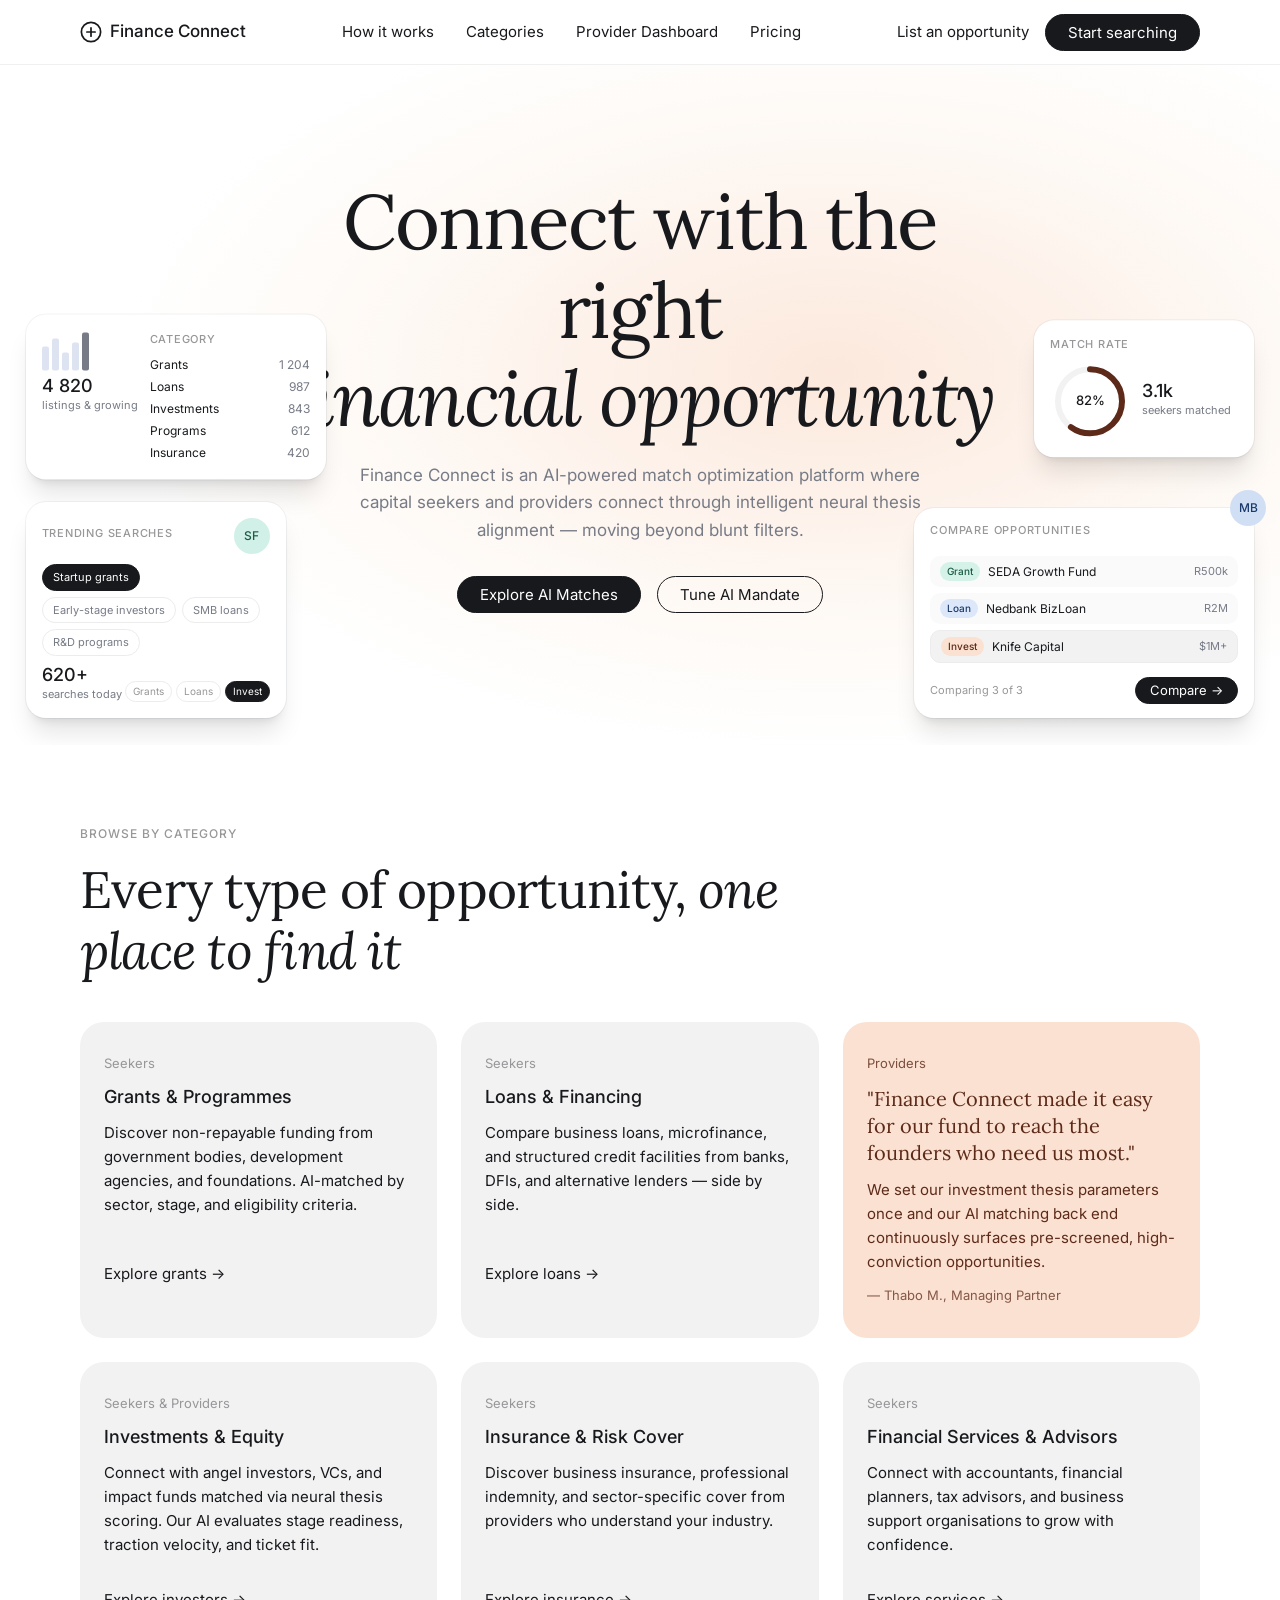
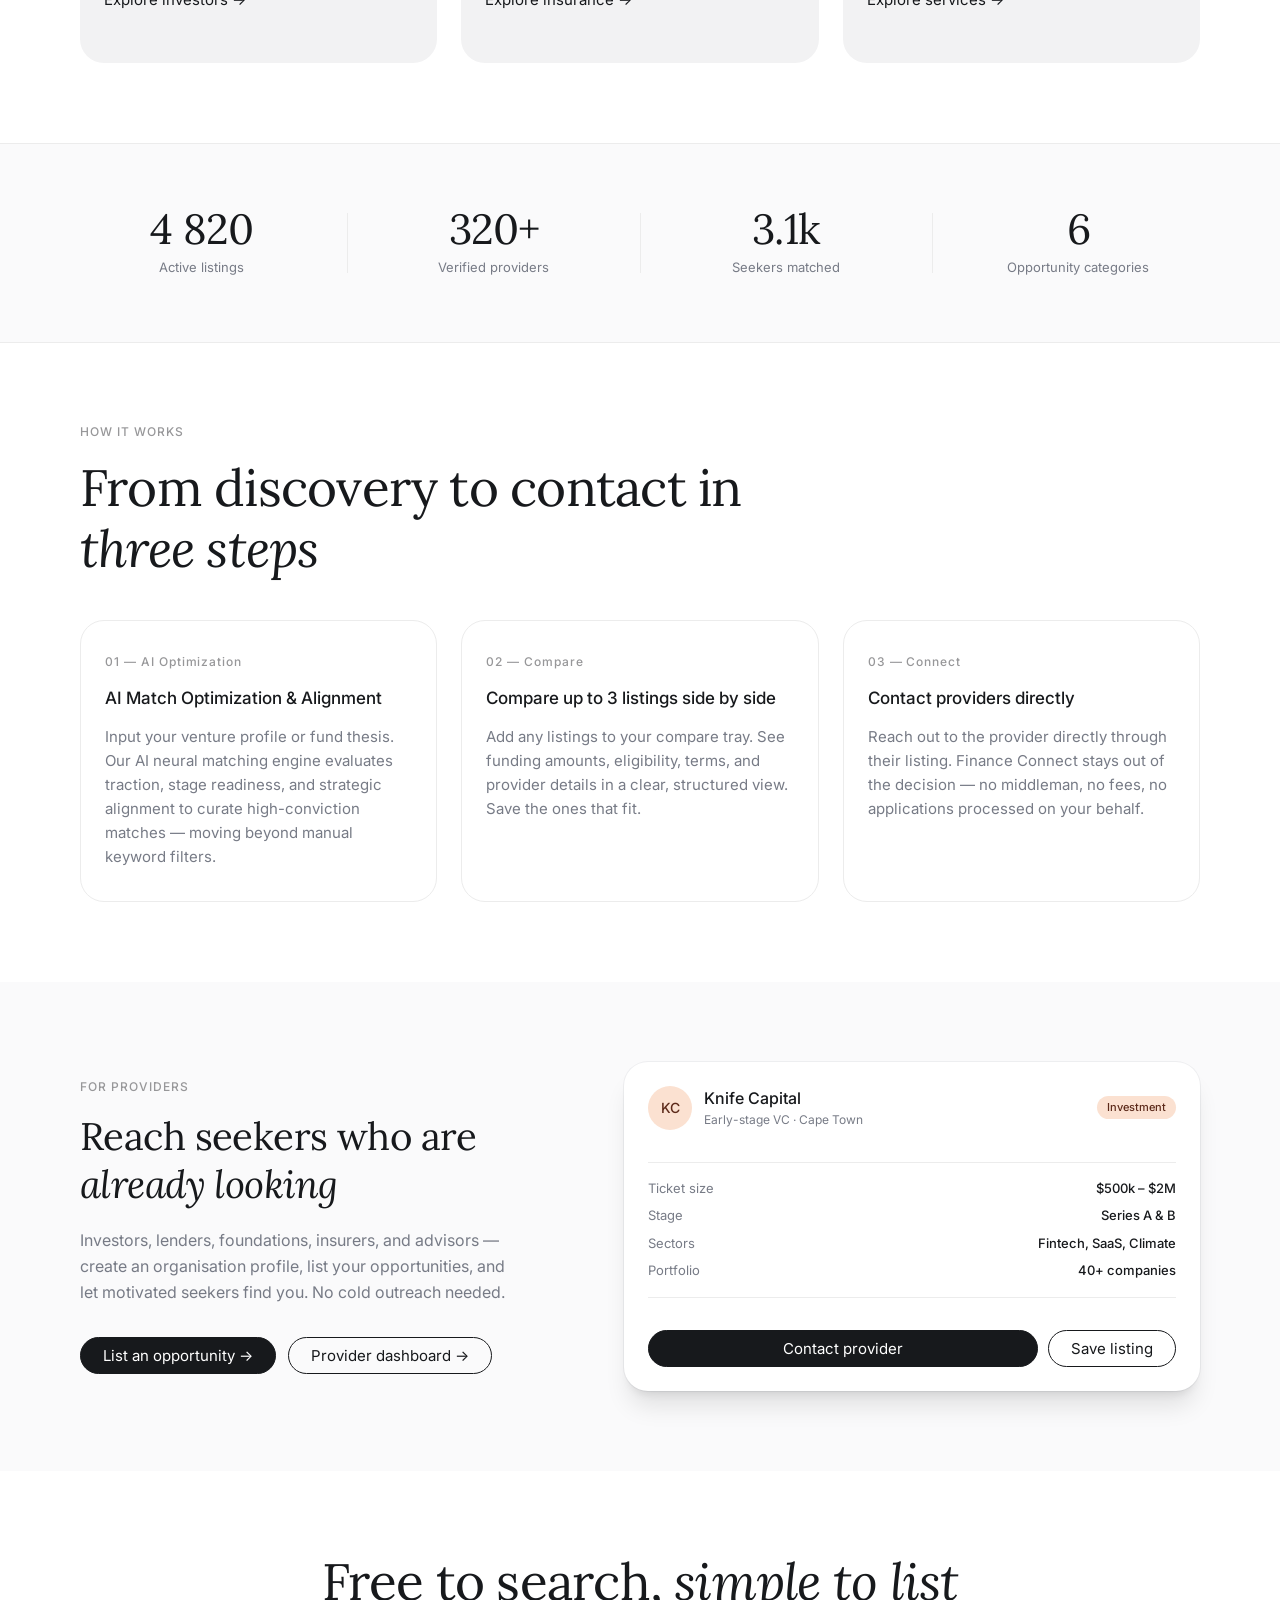
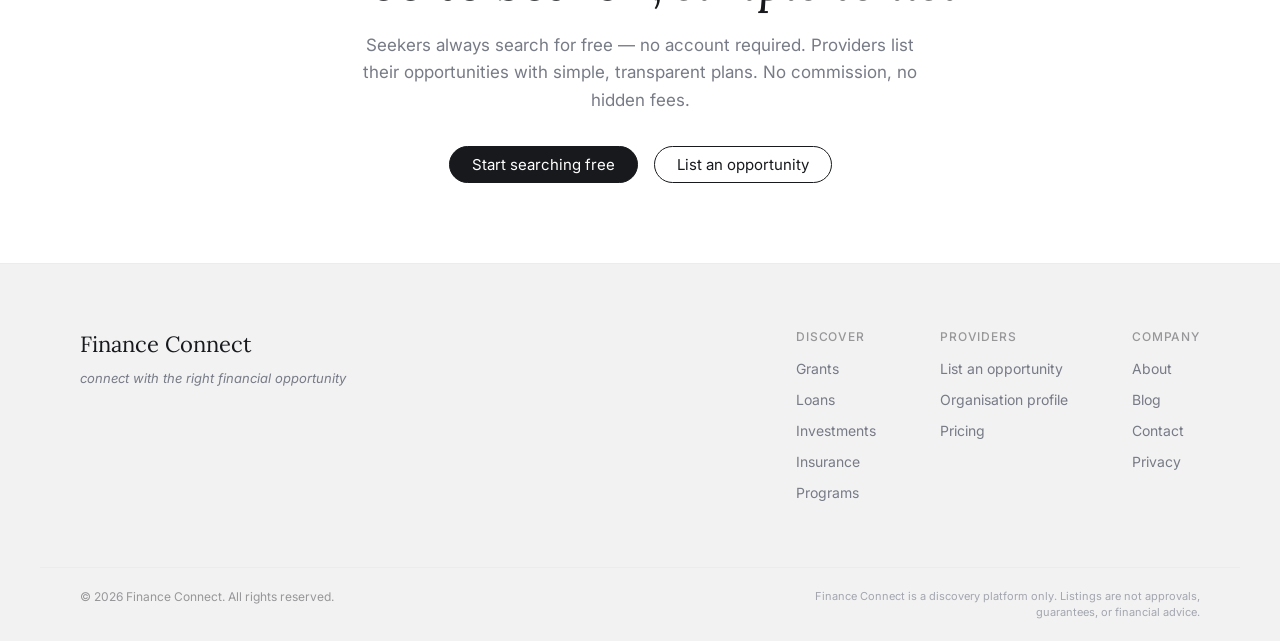
==== index.html @ 10f875cd "Initial commit: Finance Connect AI match optimization platform" ====
<!DOCTYPE html>
<html lang="en">
<head>
  <meta charset="UTF-8" />
  <meta name="viewport" content="width=device-width, initial-scale=1.0" />
  <title>Finance Connect — Connect with the right financial opportunity</title>
  <meta name="description" content="Finance Connect is a two-sided discovery marketplace for financial opportunities. Search grants, loans, investments, insurance, and programs — all in one place." />
  <link rel="preconnect" href="https://fonts.googleapis.com" />
  <link rel="preconnect" href="https://fonts.gstatic.com" crossorigin />
  <link href="https://fonts.googleapis.com/css2?family=Lora:ital,wght@0,400;0,500;1,400;1,500&family=Inter:wght@300;400;500&display=swap" rel="stylesheet" />
  <link rel="stylesheet" href="style.css" />
</head>
<body>

  <!-- NAV -->
  <nav class="nav" id="nav">
    <div class="nav-inner">
      <a href="#" class="nav-logo" aria-label="Finance Connect home">
        <svg width="22" height="22" viewBox="0 0 32 32" fill="none" xmlns="http://www.w3.org/2000/svg">
          <circle cx="16" cy="16" r="14" stroke="currentColor" stroke-width="2.5"/>
          <path d="M10 16h12M16 10v12" stroke="currentColor" stroke-width="2.5" stroke-linecap="round"/>
        </svg>
        Finance Connect
      </a>
      <div class="nav-links">
        <a href="#how-it-works" class="nav-link">How it works</a>
        <a href="#features" class="nav-link">Categories</a>
        <a href="dashboard.html" class="nav-link">Provider Dashboard</a>
        <a href="#pricing-teaser" class="nav-link">Pricing</a>
      </div>
      <div class="nav-ctas">
        <a href="dashboard.html" class="nav-cta-text">List an opportunity</a>
        <a href="#" class="btn btn-filled">Start searching</a>
      </div>
    </div>
  </nav>

  <!-- HERO -->
  <section class="hero" id="hero">
    <div class="hero-bg-blush"></div>

    <!-- Floating card: Category breakdown (left) -->
    <div class="artifact artifact-region" id="artifact-region">
      <div class="artifact-stat-row">
        <div class="artifact-mini-chart">
          <div class="bar-chart">
            <div class="bar" style="height:60%"></div>
            <div class="bar" style="height:80%"></div>
            <div class="bar" style="height:45%"></div>
            <div class="bar" style="height:70%"></div>
            <div class="bar active" style="height:95%"></div>
          </div>
          <div class="artifact-big-num">4 820</div>
          <div class="artifact-delta">listings &amp; growing</div>
        </div>
        <div class="artifact-table-section">
          <div class="artifact-label">Category</div>
          <table class="region-table">
            <tr><td>Grants</td><td>1 204</td></tr>
            <tr><td>Loans</td><td>987</td></tr>
            <tr><td>Investments</td><td>843</td></tr>
            <tr><td>Programs</td><td>612</td></tr>
            <tr><td>Insurance</td><td>420</td></tr>
          </table>
        </div>
      </div>
    </div>

    <!-- Floating card: Match stat (top-right) -->
    <div class="artifact artifact-registrations" id="artifact-registrations">
      <div class="artifact-label">Match rate</div>
      <div class="artifact-reg-body">
        <div class="radial-wrap">
          <svg class="radial-chart" viewBox="0 0 80 80" width="80" height="80">
            <circle cx="40" cy="40" r="32" fill="none" stroke="#f2f2f3" stroke-width="6"/>
            <circle cx="40" cy="40" r="32" fill="none" stroke="#5d2a1a" stroke-width="6"
              stroke-dasharray="150.796" stroke-dashoffset="30"
              stroke-linecap="round" transform="rotate(-90 40 40)"/>
            <text x="40" y="44" text-anchor="middle" font-size="13" font-weight="500" fill="#17191c">82%</text>
          </svg>
        </div>
        <div>
          <div class="artifact-big-num">3.1k</div>
          <div class="artifact-delta">seekers matched</div>
        </div>
      </div>
    </div>

    <!-- Hero text -->
    <div class="hero-content">
      <h1 class="hero-headline">
        Connect with the right<br /><em>financial opportunity</em>
      </h1>
      <p class="hero-sub">Finance Connect is an AI-powered match optimization platform where capital seekers and providers connect through intelligent neural thesis alignment — moving beyond blunt filters.</p>
      <div class="hero-ctas">
        <a href="dashboard.html" class="btn btn-filled" id="hero-search">Explore AI Matches</a>
        <a href="dashboard.html#focus" class="btn btn-ghost" id="hero-list">Tune AI Mandate</a>
      </div>
    </div>

    <!-- Floating card: Popular search (bottom-left) -->
    <div class="artifact artifact-activation" id="artifact-activation">
      <div class="activation-top">
        <div class="artifact-label">Trending searches</div>
        <div class="avatar-bubble green">SF</div>
      </div>
      <div class="trending-pills-wrap">
        <div class="trending-pill active-pill-tag">Startup grants</div>
        <div class="trending-pill">Early-stage investors</div>
        <div class="trending-pill">SMB loans</div>
        <div class="trending-pill">R&amp;D programs</div>
      </div>
      <div class="activation-footer">
        <div>
          <div class="artifact-big-num">620+</div>
          <div class="artifact-delta">searches today</div>
        </div>
        <div class="month-pills">
          <span>Grants</span><span>Loans</span><span class="active-pill">Invest</span>
        </div>
      </div>
    </div>

    <!-- Floating card: Compare widget (bottom-right) -->
    <div class="artifact artifact-composer" id="artifact-composer">
      <div class="avatar-bubble blue composer-avatar">MB</div>
      <div class="compare-widget">
        <div class="artifact-label" style="margin-bottom:8px">Compare opportunities</div>
        <div class="compare-rows">
          <div class="compare-row">
            <span class="compare-badge grant">Grant</span>
            <span class="compare-name">SEDA Growth Fund</span>
            <span class="compare-amt">R500k</span>
          </div>
          <div class="compare-row">
            <span class="compare-badge loan">Loan</span>
            <span class="compare-name">Nedbank BizLoan</span>
            <span class="compare-amt">R2M</span>
          </div>
          <div class="compare-row compare-row-active">
            <span class="compare-badge invest">Invest</span>
            <span class="compare-name">Knife Capital</span>
            <span class="compare-amt">$1M+</span>
          </div>
        </div>
        <div class="compare-footer">
          <span class="compare-hint">Comparing 3 of 3</span>
          <button class="btn btn-filled" style="padding:6px 14px;font-size:13px">Compare →</button>
        </div>
      </div>
    </div>
  </section>

  <!-- CATEGORY BROWSING SECTION -->
  <section class="features" id="features">
    <div class="container">
      <p class="section-category">Browse by category</p>
      <h2 class="section-heading">Every type of opportunity, <em>one place to find it</em></h2>
      <div class="features-grid">

        <div class="feature-card neutral" id="cat-grants">
          <p class="tag">Seekers</p>
          <h3 class="feature-title">Grants &amp; Programmes</h3>
          <p class="feature-body">Discover non-repayable funding from government bodies, development agencies, and foundations. AI-matched by sector, stage, and eligibility criteria.</p>
          <a href="#" class="text-link">Explore grants →</a>
        </div>

        <div class="feature-card neutral" id="cat-loans">
          <p class="tag">Seekers</p>
          <h3 class="feature-title">Loans &amp; Financing</h3>
          <p class="feature-body">Compare business loans, microfinance, and structured credit facilities from banks, DFIs, and alternative lenders — side by side.</p>
          <a href="#" class="text-link">Explore loans →</a>
        </div>

        <div class="feature-card peach" id="feature-peach">
          <p class="tag peach-tag">Providers</p>
          <blockquote class="feature-title peach-title">"Finance Connect made it easy for our fund to reach the founders who need us most."</blockquote>
          <p class="feature-body peach-body">We set our investment thesis parameters once and our AI matching back end continuously surfaces pre-screened, high-conviction opportunities.</p>
          <p class="attribution">— Thabo M., Managing Partner</p>
        </div>

        <div class="feature-card neutral" id="cat-investments">
          <p class="tag">Seekers &amp; Providers</p>
          <h3 class="feature-title">Investments &amp; Equity</h3>
          <p class="feature-body">Connect with angel investors, VCs, and impact funds matched via neural thesis scoring. Our AI evaluates stage readiness, traction velocity, and ticket fit.</p>
          <a href="#" class="text-link">Explore investors →</a>
        </div>

        <div class="feature-card neutral" id="cat-insurance">
          <p class="tag">Seekers</p>
          <h3 class="feature-title">Insurance &amp; Risk Cover</h3>
          <p class="feature-body">Discover business insurance, professional indemnity, and sector-specific cover from providers who understand your industry.</p>
          <a href="#" class="text-link">Explore insurance →</a>
        </div>

        <div class="feature-card neutral" id="cat-services">
          <p class="tag">Seekers</p>
          <h3 class="feature-title">Financial Services &amp; Advisors</h3>
          <p class="feature-body">Connect with accountants, financial planners, tax advisors, and business support organisations to grow with confidence.</p>
          <a href="#" class="text-link">Explore services →</a>
        </div>

      </div>
    </div>
  </section>

  <!-- STATS BAR -->
  <section class="stats-bar" id="stats-bar">
    <div class="container stats-inner">
      <div class="stat-item">
        <div class="stat-num">4 820</div>
        <div class="stat-label">Active listings</div>
      </div>
      <div class="stat-divider"></div>
      <div class="stat-item">
        <div class="stat-num">320+</div>
        <div class="stat-label">Verified providers</div>
      </div>
      <div class="stat-divider"></div>
      <div class="stat-item">
        <div class="stat-num">3.1k</div>
        <div class="stat-label">Seekers matched</div>
      </div>
      <div class="stat-divider"></div>
      <div class="stat-item">
        <div class="stat-num">6</div>
        <div class="stat-label">Opportunity categories</div>
      </div>
    </div>
  </section>

  <!-- HOW IT WORKS -->
  <section class="how-it-works" id="how-it-works">
    <div class="container">
      <p class="section-category">How it works</p>
      <h2 class="section-heading">From discovery to contact in <em>three steps</em></h2>
      <div class="steps-grid">
        <div class="step-card" id="step-1">
          <div class="step-num">01 — AI Optimization</div>
          <h3 class="step-title">AI Match Optimization &amp; Alignment</h3>
          <p class="step-body">Input your venture profile or fund thesis. Our AI neural matching engine evaluates traction, stage readiness, and strategic alignment to curate high-conviction matches — moving beyond manual keyword filters.</p>
        </div>
        <div class="step-card" id="step-2">
          <div class="step-num">02 — Compare</div>
          <h3 class="step-title">Compare up to 3 listings side by side</h3>
          <p class="step-body">Add any listings to your compare tray. See funding amounts, eligibility, terms, and provider details in a clear, structured view. Save the ones that fit.</p>
        </div>
        <div class="step-card" id="step-3">
          <div class="step-num">03 — Connect</div>
          <h3 class="step-title">Contact providers directly</h3>
          <p class="step-body">Reach out to the provider directly through their listing. Finance Connect stays out of the decision — no middleman, no fees, no applications processed on your behalf.</p>
        </div>
      </div>
    </div>
  </section>

  <!-- FOR PROVIDERS SECTION -->
  <section class="composer-section" id="for-providers">
    <div class="container">
      <div class="composer-section-inner">
        <div class="composer-text">
          <p class="section-category">For Providers</p>
          <h2 class="section-heading-sm">Reach seekers who are <em>already looking</em></h2>
          <p class="composer-desc">Investors, lenders, foundations, insurers, and advisors — create an organisation profile, list your opportunities, and let motivated seekers find you. No cold outreach needed.</p>
          <div style="display:flex;gap:12px;align-items:center;flex-wrap:wrap;">
            <a href="dashboard.html" class="btn btn-filled" id="list-opportunity">List an opportunity →</a>
            <a href="dashboard.html" class="btn btn-ghost" id="view-dashboard">Provider dashboard →</a>
          </div>
        </div>
        <div class="composer-demo">
          <div class="composer-card" id="provider-card">
            <div class="provider-profile">
              <div class="provider-avatar">KC</div>
              <div>
                <div class="provider-name">Knife Capital</div>
                <div class="provider-type">Early-stage VC · Cape Town</div>
              </div>
              <span class="provider-badge">Investment</span>
            </div>
            <div class="provider-details">
              <div class="provider-detail-row">
                <span class="provider-detail-label">Ticket size</span>
                <span class="provider-detail-val">$500k – $2M</span>
              </div>
              <div class="provider-detail-row">
                <span class="provider-detail-label">Stage</span>
                <span class="provider-detail-val">Series A &amp; B</span>
              </div>
              <div class="provider-detail-row">
                <span class="provider-detail-label">Sectors</span>
                <span class="provider-detail-val">Fintech, SaaS, Climate</span>
              </div>
              <div class="provider-detail-row">
                <span class="provider-detail-label">Portfolio</span>
                <span class="provider-detail-val">40+ companies</span>
              </div>
            </div>
            <div class="provider-actions">
              <button class="btn btn-filled" style="flex:1" id="contact-provider">Contact provider</button>
              <button class="btn btn-ghost" id="save-listing">Save listing</button>
            </div>
          </div>
        </div>
      </div>
    </div>
  </section>

  <!-- PRICING TEASER -->
  <section class="pricing-teaser" id="pricing-teaser">
    <div class="container pricing-inner">
      <h2 class="section-heading">Free to search, <em>simple to list</em></h2>
      <p class="pricing-sub">Seekers always search for free — no account required. Providers list their opportunities with simple, transparent plans. No commission, no hidden fees.</p>
      <div class="pricing-ctas">
        <a href="#" class="btn btn-filled" id="pricing-search">Start searching free</a>
        <a href="#" class="btn btn-ghost" id="pricing-list">List an opportunity</a>
      </div>
    </div>
  </section>

  <!-- FOOTER -->
  <footer class="footer" id="footer">
    <div class="container footer-inner">
      <div class="footer-brand">
        <span class="footer-logo">Finance Connect</span>
        <span class="footer-tagline">connect with the right financial opportunity</span>
      </div>
      <div class="footer-links">
        <div class="footer-col">
          <p class="footer-col-title">Discover</p>
          <a href="#">Grants</a>
          <a href="#">Loans</a>
          <a href="#">Investments</a>
          <a href="#">Insurance</a>
          <a href="#">Programs</a>
        </div>
        <div class="footer-col">
          <p class="footer-col-title">Providers</p>
          <a href="#">List an opportunity</a>
          <a href="#">Organisation profile</a>
          <a href="#">Pricing</a>
        </div>
        <div class="footer-col">
          <p class="footer-col-title">Company</p>
          <a href="#">About</a>
          <a href="#">Blog</a>
          <a href="#">Contact</a>
          <a href="#">Privacy</a>
        </div>
      </div>
    </div>
    <div class="footer-bottom">
      <span>&copy; 2026 Finance Connect. All rights reserved.</span>
      <span>Finance Connect is a discovery platform only. Listings are not approvals, guarantees, or financial advice.</span>
    </div>
  </footer>

</body>
</html>
---- style.css ----
/* ============================================================
   STEEP — Design System
   Based on: https://styles.refero.design/style/75fdb89f-ca64-41b3-af36-7a78bd09448e
   ============================================================ */

:root {
  /* Colors */
  --color-ink-black:    #17191c;
  --color-paper-white:  #ffffff;
  --color-mist-gray:    #f2f2f3;
  --color-fog-white:    #fafafb;
  --color-slate-gray:   #777b86;
  --color-ash-gray:     #979799;
  --color-smoke-gray:   #a3a6af;
  --color-blush-peach:  #fbe1d1;
  --color-sienna-brown: #5d2a1a;
  --color-border:       #ececec;

  /* Typography */
  --font-display: 'Lora', 'Georgia', ui-serif, serif;
  --font-body:    'Inter', ui-sans-serif, system-ui, sans-serif;

  /* Spacing */
  --spacing-4:   4px;
  --spacing-8:   8px;
  --spacing-12:  12px;
  --spacing-16:  16px;
  --spacing-20:  20px;
  --spacing-24:  24px;
  --spacing-32:  32px;
  --spacing-40:  40px;
  --spacing-64:  64px;
  --spacing-80:  80px;

  /* Border Radius */
  --radius-btn:   9999px;
  --radius-card:  24px;
  --radius-input: 16px;
  --radius-img:   12px;
  --radius-artifact: 20px;

  /* Shadows */
  --shadow-artifact: rgba(4,23,43,0.05) 0px 0px 0px 1px,
                     rgba(0,0,0,0.10) 0px 20px 25px -5px,
                     rgba(0,0,0,0.10) 0px 8px 10px -6px;
  --shadow-card: rgba(4,23,43,0.05) 0px 0px 0px 1px,
                 rgba(0,0,0,0.08) 0px 8px 40px 0px;
}

/* ============================================================
   RESET & BASE
   ============================================================ */

*, *::before, *::after { box-sizing: border-box; margin: 0; padding: 0; }

html { font-size: 16px; scroll-behavior: smooth; }

body {
  font-family: var(--font-body);
  background-color: var(--color-paper-white);
  color: var(--color-ink-black);
  line-height: 1.5;
  -webkit-font-smoothing: antialiased;
}

a { color: inherit; text-decoration: none; }

/* ============================================================
   CONTAINER
   ============================================================ */

.container {
  max-width: 1200px;
  margin: 0 auto;
  padding: 0 var(--spacing-40);
}

/* ============================================================
   BUTTONS
   ============================================================ */

.btn {
  display: inline-flex;
  align-items: center;
  justify-content: center;
  padding: 10px 22px;
  border-radius: var(--radius-btn);
  font-family: var(--font-body);
  font-size: 15px;
  font-weight: 400;
  line-height: 1;
  cursor: pointer;
  transition: opacity 0.15s ease, background 0.15s ease;
  border: 1px solid transparent;
  white-space: nowrap;
}

.btn-filled {
  background: var(--color-ink-black);
  color: var(--color-paper-white);
  border-color: var(--color-ink-black);
}
.btn-filled:hover { opacity: 0.82; }

.btn-ghost {
  background: transparent;
  color: var(--color-ink-black);
  border-color: var(--color-ink-black);
}
.btn-ghost:hover { background: var(--color-fog-white); }

.text-link {
  font-family: var(--font-body);
  font-size: 15px;
  font-weight: 400;
  color: var(--color-ink-black);
  padding: 20px 0;
  display: inline-block;
  transition: opacity 0.15s;
}
.text-link:hover { opacity: 0.65; }

/* ============================================================
   NAVIGATION
   ============================================================ */

.nav {
  position: sticky;
  top: 0;
  z-index: 100;
  background: rgba(255,255,255,0.92);
  backdrop-filter: blur(16px);
  -webkit-backdrop-filter: blur(16px);
  border-bottom: 1px solid rgba(0,0,0,0.06);
}

.nav-inner {
  max-width: 1200px;
  margin: 0 auto;
  padding: 0 var(--spacing-40);
  height: 64px;
  display: flex;
  align-items: center;
  justify-content: space-between;
  gap: var(--spacing-24);
}

.nav-logo {
  display: flex;
  align-items: center;
  gap: var(--spacing-8);
  font-family: var(--font-body);
  font-size: 17px;
  font-weight: 500;
  color: var(--color-ink-black);
  flex-shrink: 0;
  transition: opacity 0.15s;
}
.nav-logo:hover { opacity: 0.7; }

.nav-links {
  display: flex;
  align-items: center;
  gap: var(--spacing-32);
}

.nav-link {
  font-family: var(--font-body);
  font-size: 15px;
  font-weight: 400;
  color: var(--color-ink-black);
  padding: 2px 0;
  transition: opacity 0.15s;
}
.nav-link:hover { opacity: 0.6; }

.nav-ctas {
  display: flex;
  align-items: center;
  gap: var(--spacing-16);
}

.nav-cta-text {
  font-family: var(--font-body);
  font-size: 15px;
  color: var(--color-ink-black);
  transition: opacity 0.15s;
}
.nav-cta-text:hover { opacity: 0.6; }

/* ============================================================
   HERO
   ============================================================ */

.hero {
  position: relative;
  min-height: 680px;
  display: flex;
  align-items: center;
  justify-content: center;
  padding: 100px var(--spacing-40) 120px;
  overflow: hidden;
}

/* Warm blush peach radial gradient background */
.hero-bg-blush {
  position: absolute;
  inset: 0;
  background: radial-gradient(ellipse 70% 70% at 65% 45%,
    rgba(251,225,209,0.75) 0%,
    rgba(251,235,220,0.30) 50%,
    rgba(255,255,255,0) 80%);
  pointer-events: none;
}

.hero-content {
  position: relative;
  z-index: 2;
  text-align: center;
  max-width: 720px;
}

.hero-headline {
  font-family: var(--font-display);
  font-size: clamp(44px, 6vw, 78px);
  font-weight: 400;
  line-height: 1.15;
  letter-spacing: -0.025em;
  color: var(--color-ink-black);
  margin-bottom: var(--spacing-20);
}
.hero-headline em {
  font-style: italic;
  font-weight: 400;
}

.hero-sub {
  font-family: var(--font-body);
  font-size: 17px;
  font-weight: 400;
  line-height: 1.6;
  color: var(--color-slate-gray);
  max-width: 56ch;
  margin: 0 auto var(--spacing-32);
}

.hero-ctas {
  display: flex;
  align-items: center;
  gap: var(--spacing-16);
  justify-content: center;
}

/* ============================================================
   FLOATING ARTIFACT CARDS
   ============================================================ */

.artifact {
  position: absolute;
  background: var(--color-paper-white);
  border-radius: var(--radius-artifact);
  box-shadow: var(--shadow-artifact);
  z-index: 3;
}

/* Region table — top left */
.artifact-region {
  left: max(2vw, 20px);
  top: 50%;
  transform: translateY(-55%);
  padding: 16px;
  width: 300px;
}

.artifact-stat-row {
  display: flex;
  gap: var(--spacing-12);
  align-items: flex-start;
}

.artifact-mini-chart {
  flex-shrink: 0;
}

.bar-chart {
  display: flex;
  align-items: flex-end;
  gap: 3px;
  height: 40px;
  margin-bottom: 6px;
}

.bar {
  width: 7px;
  background: #dde3f0;
  border-radius: 2px;
  transition: background 0.2s;
}
.bar.active { background: var(--color-slate-gray); }

.artifact-big-num {
  font-family: var(--font-body);
  font-size: 18px;
  font-weight: 500;
  color: var(--color-ink-black);
  line-height: 1;
  margin-bottom: 2px;
}

.artifact-delta {
  font-family: var(--font-body);
  font-size: 11px;
  color: var(--color-slate-gray);
  white-space: nowrap;
}

.artifact-table-section {
  flex: 1;
}

.artifact-label {
  font-family: var(--font-body);
  font-size: 11px;
  font-weight: 500;
  color: var(--color-ash-gray);
  text-transform: uppercase;
  letter-spacing: 0.07em;
  margin-bottom: 6px;
}

.region-table {
  width: 100%;
  border-collapse: collapse;
  font-family: var(--font-body);
  font-size: 12px;
}
.region-table td {
  padding: 2px 0;
  color: var(--color-ink-black);
}
.region-table td:last-child {
  text-align: right;
  color: var(--color-slate-gray);
}

/* Registrations — top right */
.artifact-registrations {
  right: max(2vw, 20px);
  top: 50%;
  transform: translateY(-62%);
  padding: 16px;
  width: 220px;
}

.artifact-reg-body {
  display: flex;
  align-items: center;
  gap: var(--spacing-12);
  margin-top: 8px;
}

.radial-wrap {
  position: relative;
  display: flex;
  align-items: center;
  justify-content: center;
}

.radial-chart text {
  font-family: var(--font-body);
  font-weight: 500;
}

/* Activation — bottom left */
.artifact-activation {
  left: max(2vw, 20px);
  bottom: max(3vh, 20px);
  padding: 16px;
  width: 260px;
}

.activation-top {
  display: flex;
  justify-content: space-between;
  align-items: center;
  margin-bottom: 8px;
}

.activation-footer {
  display: flex;
  justify-content: space-between;
  align-items: flex-end;
  margin-top: 8px;
}

.activation-chart { display: block; }

.month-pills {
  display: flex;
  gap: 4px;
  flex-wrap: wrap;
}
.month-pills span {
  font-family: var(--font-body);
  font-size: 10px;
  color: var(--color-ash-gray);
  padding: 2px 7px;
  border: 1px solid var(--color-border);
  border-radius: 9999px;
}
.month-pills .active-pill {
  background: var(--color-ink-black);
  color: var(--color-paper-white);
  border-color: var(--color-ink-black);
}

/* AI Composer — bottom right */
.artifact-composer {
  right: max(2vw, 20px);
  bottom: max(3vh, 20px);
  padding: 14px 16px;
  width: 340px;
}

.composer-avatar {
  position: absolute;
  top: -18px;
  right: -12px;
  z-index: 2;
}

.composer-input {
  display: flex;
  align-items: center;
  justify-content: space-between;
  gap: 8px;
}

.composer-placeholder {
  font-family: var(--font-body);
  font-size: 15px;
  color: var(--color-smoke-gray);
  flex: 1;
}

.composer-actions {
  display: flex;
  align-items: center;
  gap: 6px;
}

.composer-icon-btn {
  width: 32px;
  height: 32px;
  border-radius: 9999px;
  border: 1px solid var(--color-border);
  background: transparent;
  cursor: pointer;
  font-size: 13px;
  color: var(--color-slate-gray);
  display: flex;
  align-items: center;
  justify-content: center;
  transition: background 0.15s;
}
.composer-icon-btn:hover { background: var(--color-fog-white); }

.composer-send-btn {
  width: 36px;
  height: 36px;
  border-radius: 9999px;
  border: none;
  background: var(--color-ink-black);
  cursor: pointer;
  display: flex;
  align-items: center;
  justify-content: center;
  transition: opacity 0.15s;
  flex-shrink: 0;
}
.composer-send-btn:hover { opacity: 0.8; }

/* Avatar bubbles */
.avatar-bubble {
  width: 36px;
  height: 36px;
  border-radius: 9999px;
  display: flex;
  align-items: center;
  justify-content: center;
  font-family: var(--font-body);
  font-size: 12px;
  font-weight: 500;
  flex-shrink: 0;
}
.avatar-bubble.green {
  background: #d1f0e8;
  color: #1a5c44;
}
.avatar-bubble.blue {
  background: #d1dff5;
  color: #1a3a6c;
}

/* ============================================================
   FEATURES SECTION
   ============================================================ */

.features {
  padding: var(--spacing-80) 0;
  background: var(--color-paper-white);
}

.section-category {
  font-family: var(--font-body);
  font-size: 12px;
  font-weight: 500;
  text-transform: uppercase;
  letter-spacing: 0.08em;
  color: var(--color-ash-gray);
  margin-bottom: var(--spacing-16);
}

.section-heading {
  font-family: var(--font-display);
  font-size: clamp(36px, 4vw, 52px);
  font-weight: 400;
  line-height: 1.2;
  letter-spacing: -0.015em;
  color: var(--color-ink-black);
  max-width: 22ch;
  margin-bottom: var(--spacing-40);
}
.section-heading em { font-style: italic; }

.section-heading-sm {
  font-family: var(--font-display);
  font-size: clamp(28px, 3vw, 40px);
  font-weight: 400;
  line-height: 1.25;
  letter-spacing: -0.015em;
  color: var(--color-ink-black);
  margin-bottom: var(--spacing-20);
}
.section-heading-sm em { font-style: italic; }

.features-grid {
  display: grid;
  grid-template-columns: repeat(3, 1fr);
  gap: var(--spacing-24);
}

.feature-card {
  border-radius: var(--radius-card);
  padding: var(--spacing-32) var(--spacing-24);
  display: flex;
  flex-direction: column;
  gap: var(--spacing-12);
}

.feature-card.neutral {
  background: var(--color-mist-gray);
}

.feature-card.peach {
  background: var(--color-blush-peach);
}

.tag {
  font-family: var(--font-body);
  font-size: 13px;
  font-weight: 400;
  color: var(--color-ash-gray);
}
.peach-tag { color: var(--color-sienna-brown); opacity: 0.8; }

.feature-title {
  font-family: var(--font-body);
  font-size: 18px;
  font-weight: 500;
  color: var(--color-ink-black);
  line-height: 1.3;
  margin: 0;
}
.peach-title {
  font-family: var(--font-display);
  font-size: 20px;
  font-weight: 400;
  font-style: normal;
  color: var(--color-sienna-brown);
  line-height: 1.35;
}

.feature-body {
  font-family: var(--font-body);
  font-size: 15px;
  font-weight: 400;
  color: var(--color-ink-black);
  line-height: 1.6;
  flex: 1;
}
.peach-body { color: var(--color-sienna-brown); }

.attribution {
  font-family: var(--font-body);
  font-size: 13px;
  color: var(--color-sienna-brown);
  opacity: 0.75;
}

/* ============================================================
   STATS BAR
   ============================================================ */

.stats-bar {
  padding: var(--spacing-64) 0;
  background: var(--color-fog-white);
  border-top: 1px solid var(--color-border);
  border-bottom: 1px solid var(--color-border);
}

.stats-inner {
  display: flex;
  align-items: center;
  justify-content: space-between;
  gap: var(--spacing-24);
}

.stat-item {
  text-align: center;
  flex: 1;
}

.stat-num {
  font-family: var(--font-display);
  font-size: 42px;
  font-weight: 400;
  color: var(--color-ink-black);
  letter-spacing: -0.02em;
  line-height: 1;
  margin-bottom: 8px;
}

.stat-label {
  font-family: var(--font-body);
  font-size: 13px;
  color: var(--color-slate-gray);
}

.stat-divider {
  width: 1px;
  height: 60px;
  background: var(--color-border);
  flex-shrink: 0;
}

/* ============================================================
   HOW IT WORKS
   ============================================================ */

.how-it-works {
  padding: var(--spacing-80) 0;
  background: var(--color-paper-white);
}

.steps-grid {
  display: grid;
  grid-template-columns: repeat(3, 1fr);
  gap: var(--spacing-24);
}

.step-card {
  padding: var(--spacing-32) var(--spacing-24);
  border-radius: var(--radius-card);
  background: var(--color-paper-white);
  border: 1px solid var(--color-border);
  display: flex;
  flex-direction: column;
  gap: var(--spacing-16);
  transition: box-shadow 0.2s;
}
.step-card:hover { box-shadow: var(--shadow-card); }

.step-num {
  font-family: var(--font-body);
  font-size: 12px;
  font-weight: 500;
  color: var(--color-ash-gray);
  letter-spacing: 0.08em;
}

.step-title {
  font-family: var(--font-body);
  font-size: 17px;
  font-weight: 500;
  color: var(--color-ink-black);
  line-height: 1.3;
}

.step-body {
  font-family: var(--font-body);
  font-size: 15px;
  color: var(--color-slate-gray);
  line-height: 1.6;
}

/* ============================================================
   COMPOSER SECTION
   ============================================================ */

.composer-section {
  padding: var(--spacing-80) 0;
  background: var(--color-fog-white);
}

.composer-section-inner {
  display: grid;
  grid-template-columns: 1fr 1.2fr;
  gap: var(--spacing-64);
  align-items: center;
}

.composer-desc {
  font-family: var(--font-body);
  font-size: 16px;
  color: var(--color-slate-gray);
  line-height: 1.6;
  margin-bottom: var(--spacing-32);
  max-width: 44ch;
}

.composer-demo { display: flex; }

.composer-card {
  background: var(--color-paper-white);
  border-radius: var(--radius-card);
  box-shadow: var(--shadow-artifact);
  padding: var(--spacing-24);
  width: 100%;
  display: flex;
  flex-direction: column;
  gap: var(--spacing-16);
}

.composer-msg {
  font-family: var(--font-body);
  font-size: 14px;
  line-height: 1.55;
  padding: 12px 16px;
  border-radius: 12px;
}

.composer-msg.user {
  background: var(--color-mist-gray);
  color: var(--color-ink-black);
  align-self: flex-end;
  max-width: 85%;
}

.composer-msg.ai {
  background: var(--color-fog-white);
  color: var(--color-ink-black);
  border: 1px solid var(--color-border);
}

.composer-input-demo {
  display: flex;
  align-items: center;
  gap: 8px;
  border: 1px solid var(--color-border);
  border-radius: var(--radius-input);
  padding: 10px 12px;
  margin-top: 4px;
}

/* ============================================================
   PRICING TEASER
   ============================================================ */

.pricing-teaser {
  padding: var(--spacing-80) 0;
  background: var(--color-paper-white);
}

.pricing-inner {
  text-align: center;
}

.pricing-inner .section-heading {
  max-width: none;
  margin-left: auto;
  margin-right: auto;
  margin-bottom: var(--spacing-20);
}

.pricing-sub {
  font-family: var(--font-body);
  font-size: 17px;
  color: var(--color-slate-gray);
  line-height: 1.6;
  max-width: 52ch;
  margin: 0 auto var(--spacing-32);
}

.pricing-ctas {
  display: flex;
  align-items: center;
  gap: var(--spacing-16);
  justify-content: center;
}

/* ============================================================
   FOOTER
   ============================================================ */

.footer {
  background: var(--color-mist-gray);
  padding-top: var(--spacing-64);
  border-top: 1px solid var(--color-border);
}

.footer-inner {
  display: flex;
  justify-content: space-between;
  gap: var(--spacing-64);
  padding-bottom: var(--spacing-64);
}

.footer-brand {
  display: flex;
  flex-direction: column;
  gap: 8px;
}

.footer-logo {
  font-family: var(--font-display);
  font-size: 22px;
  font-weight: 400;
  color: var(--color-ink-black);
}

.footer-tagline {
  font-family: var(--font-body);
  font-size: 13px;
  color: var(--color-slate-gray);
  font-style: italic;
}

.footer-links {
  display: flex;
  gap: var(--spacing-64);
}

.footer-col {
  display: flex;
  flex-direction: column;
  gap: 10px;
}

.footer-col-title {
  font-family: var(--font-body);
  font-size: 12px;
  font-weight: 500;
  text-transform: uppercase;
  letter-spacing: 0.07em;
  color: var(--color-ash-gray);
  margin-bottom: 2px;
}

.footer-col a {
  font-family: var(--font-body);
  font-size: 14px;
  color: var(--color-slate-gray);
  transition: color 0.15s;
}
.footer-col a:hover { color: var(--color-ink-black); }

.footer-bottom {
  border-top: 1px solid var(--color-border);
  padding: var(--spacing-20) var(--spacing-40);
  display: flex;
  justify-content: space-between;
  font-family: var(--font-body);
  font-size: 12px;
  color: var(--color-ash-gray);
  max-width: 1200px;
  margin: 0 auto;
}

/* ============================================================
   RESPONSIVE
   ============================================================ */

@media (max-width: 1024px) {
  .artifact-region,
  .artifact-registrations { display: none; }
  .artifact-activation { left: 16px; }
  .artifact-composer { right: 16px; }
  .features-grid,
  .steps-grid { grid-template-columns: 1fr 1fr; }
  .composer-section-inner { grid-template-columns: 1fr; }
  .stats-inner { flex-wrap: wrap; justify-content: center; }
  .stat-divider { display: none; }
  .stat-item { flex: 0 0 45%; }
}

@media (max-width: 768px) {
  .container { padding: 0 var(--spacing-20); }
  .nav-links { display: none; }
  .nav-inner { padding: 0 var(--spacing-20); }
  .hero { padding: 80px 20px 200px; }
  .artifact-activation,
  .artifact-composer { display: none; }
  .features-grid,
  .steps-grid { grid-template-columns: 1fr; }
  .footer-inner { flex-direction: column; }
  .footer-links { flex-wrap: wrap; gap: var(--spacing-32); }
  .footer-bottom { padding: var(--spacing-20); }
  .stats-inner { gap: var(--spacing-32); }
  .stat-item { flex: 0 0 100%; }
}

/* ============================================================
   FINANCE CONNECT — Additional Components
   ============================================================ */

/* Trending Pills (replaces activation chart in artifact) */
.trending-pills-wrap {
  display: flex;
  flex-wrap: wrap;
  gap: 6px;
  margin: 10px 0;
}

.trending-pill {
  font-family: var(--font-body);
  font-size: 11px;
  font-weight: 400;
  color: var(--color-slate-gray);
  padding: 4px 10px;
  border: 1px solid var(--color-border);
  border-radius: 9999px;
  white-space: nowrap;
  cursor: pointer;
  transition: background 0.15s, color 0.15s;
}
.trending-pill:hover {
  background: var(--color-fog-white);
  color: var(--color-ink-black);
}
.trending-pill.active-pill-tag {
  background: var(--color-ink-black);
  color: var(--color-paper-white);
  border-color: var(--color-ink-black);
}

/* Compare widget (artifact-composer replacement) */
.compare-widget { display: flex; flex-direction: column; gap: 10px; }

.compare-rows { display: flex; flex-direction: column; gap: 6px; }

.compare-row {
  display: flex;
  align-items: center;
  gap: 8px;
  padding: 6px 10px;
  border-radius: 10px;
  background: var(--color-fog-white);
  font-family: var(--font-body);
  font-size: 12px;
}
.compare-row-active {
  background: var(--color-mist-gray);
  border: 1px solid var(--color-border);
}

.compare-badge {
  font-size: 10px;
  font-weight: 500;
  padding: 2px 7px;
  border-radius: 9999px;
  flex-shrink: 0;
}
.compare-badge.grant  { background: #d5f2e8; color: #1a5c44; }
.compare-badge.loan   { background: #dce8fa; color: #1a3a6c; }
.compare-badge.invest { background: var(--color-blush-peach); color: var(--color-sienna-brown); }

.compare-name {
  flex: 1;
  color: var(--color-ink-black);
  font-weight: 400;
  white-space: nowrap;
  overflow: hidden;
  text-overflow: ellipsis;
}

.compare-amt {
  color: var(--color-slate-gray);
  font-size: 11px;
  flex-shrink: 0;
}

.compare-footer {
  display: flex;
  align-items: center;
  justify-content: space-between;
  padding-top: 4px;
}

.compare-hint {
  font-family: var(--font-body);
  font-size: 11px;
  color: var(--color-ash-gray);
}

/* Provider Card (inside composer-demo) */
.provider-profile {
  display: flex;
  align-items: center;
  gap: 12px;
  margin-bottom: 16px;
}

.provider-avatar {
  width: 44px;
  height: 44px;
  border-radius: 9999px;
  background: var(--color-blush-peach);
  color: var(--color-sienna-brown);
  font-family: var(--font-body);
  font-size: 14px;
  font-weight: 500;
  display: flex;
  align-items: center;
  justify-content: center;
  flex-shrink: 0;
}

.provider-name {
  font-family: var(--font-body);
  font-size: 16px;
  font-weight: 500;
  color: var(--color-ink-black);
}

.provider-type {
  font-family: var(--font-body);
  font-size: 12px;
  color: var(--color-slate-gray);
  margin-top: 1px;
}

.provider-badge {
  margin-left: auto;
  font-family: var(--font-body);
  font-size: 11px;
  font-weight: 500;
  padding: 3px 10px;
  border-radius: 9999px;
  background: var(--color-blush-peach);
  color: var(--color-sienna-brown);
  flex-shrink: 0;
}

.provider-details {
  display: flex;
  flex-direction: column;
  gap: 8px;
  padding: 16px 0;
  border-top: 1px solid var(--color-border);
  border-bottom: 1px solid var(--color-border);
  margin-bottom: 16px;
}

.provider-detail-row {
  display: flex;
  justify-content: space-between;
  align-items: center;
  font-family: var(--font-body);
  font-size: 13px;
}

.provider-detail-label {
  color: var(--color-slate-gray);
}

.provider-detail-val {
  color: var(--color-ink-black);
  font-weight: 500;
}

.provider-actions {
  display: flex;
  gap: 10px;
}

/* 6-column features grid update */
.features-grid {
  grid-template-columns: repeat(3, 1fr);
}

/* Disclaimer note style in footer-bottom */
.footer-bottom {
  flex-wrap: wrap;
  gap: 8px;
}
.footer-bottom span:last-child {
  color: var(--color-smoke-gray);
  font-size: 11px;
  max-width: 60ch;
  text-align: right;
}
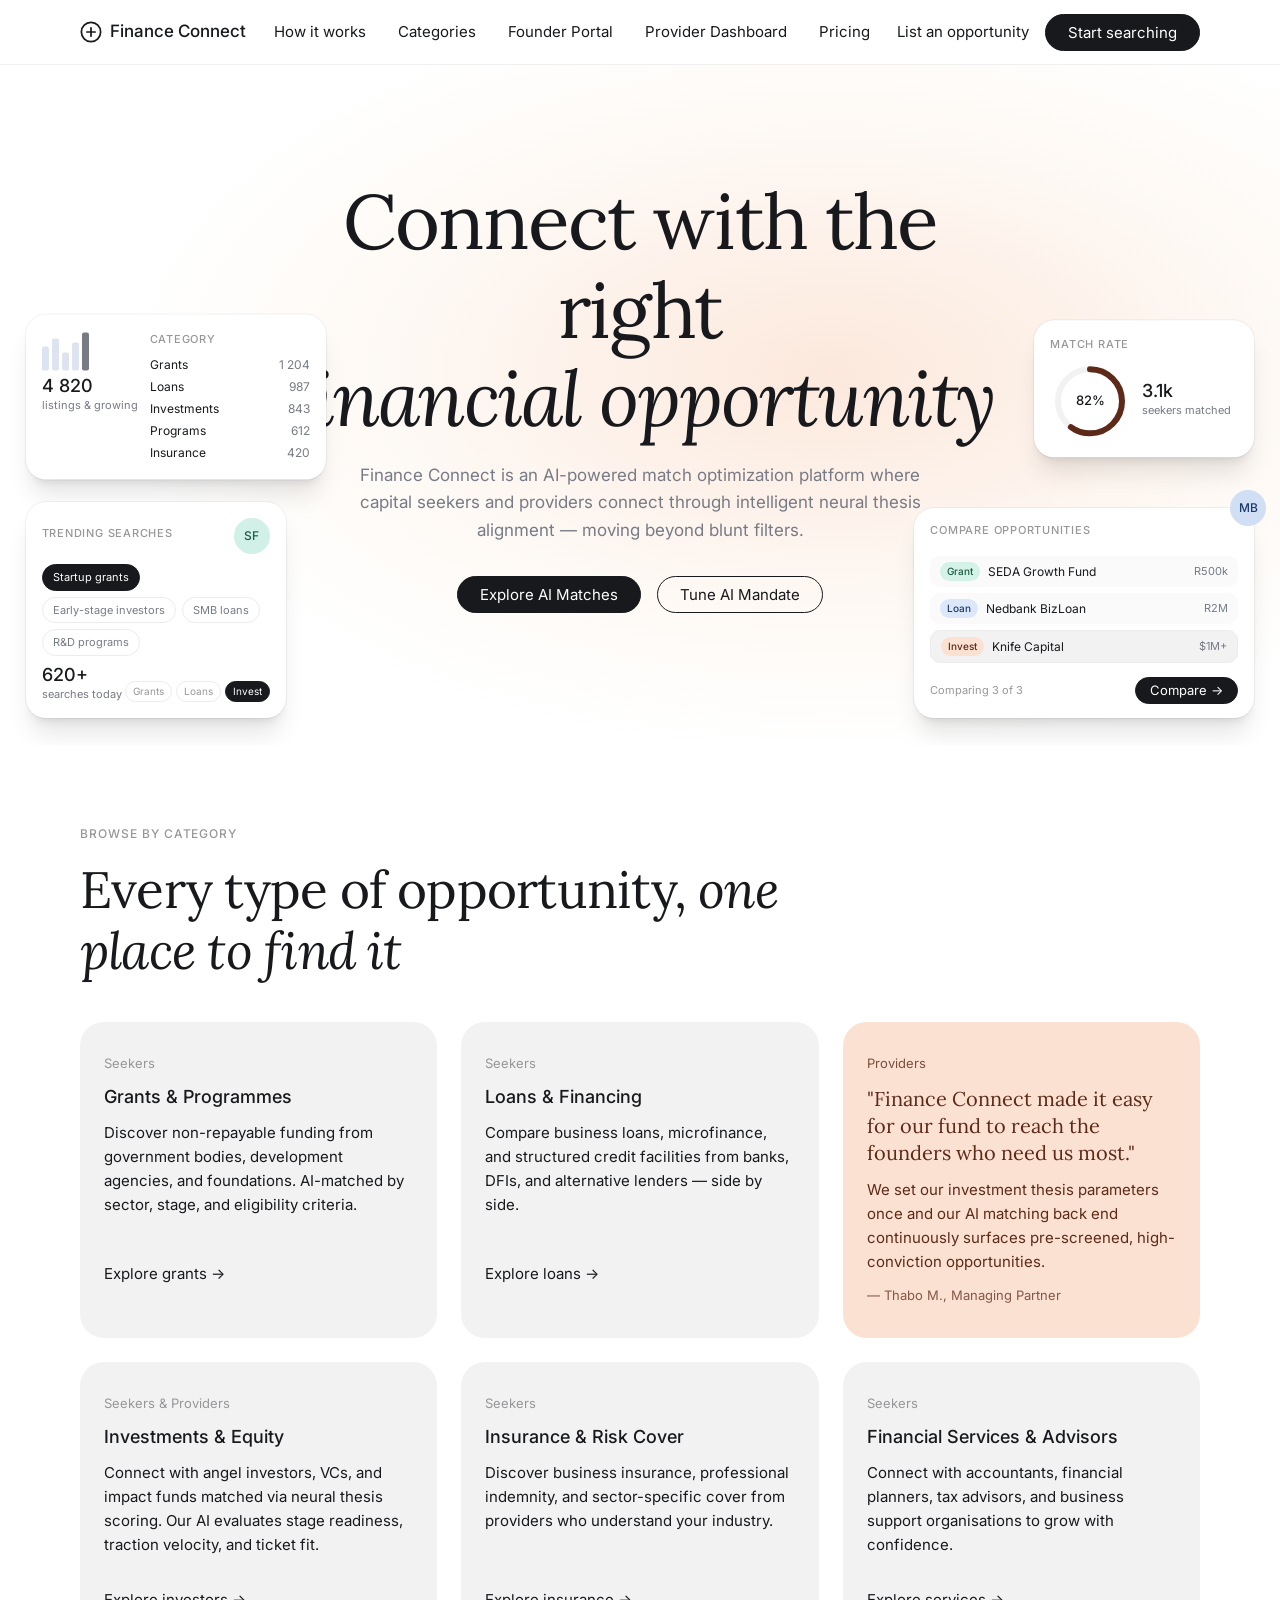
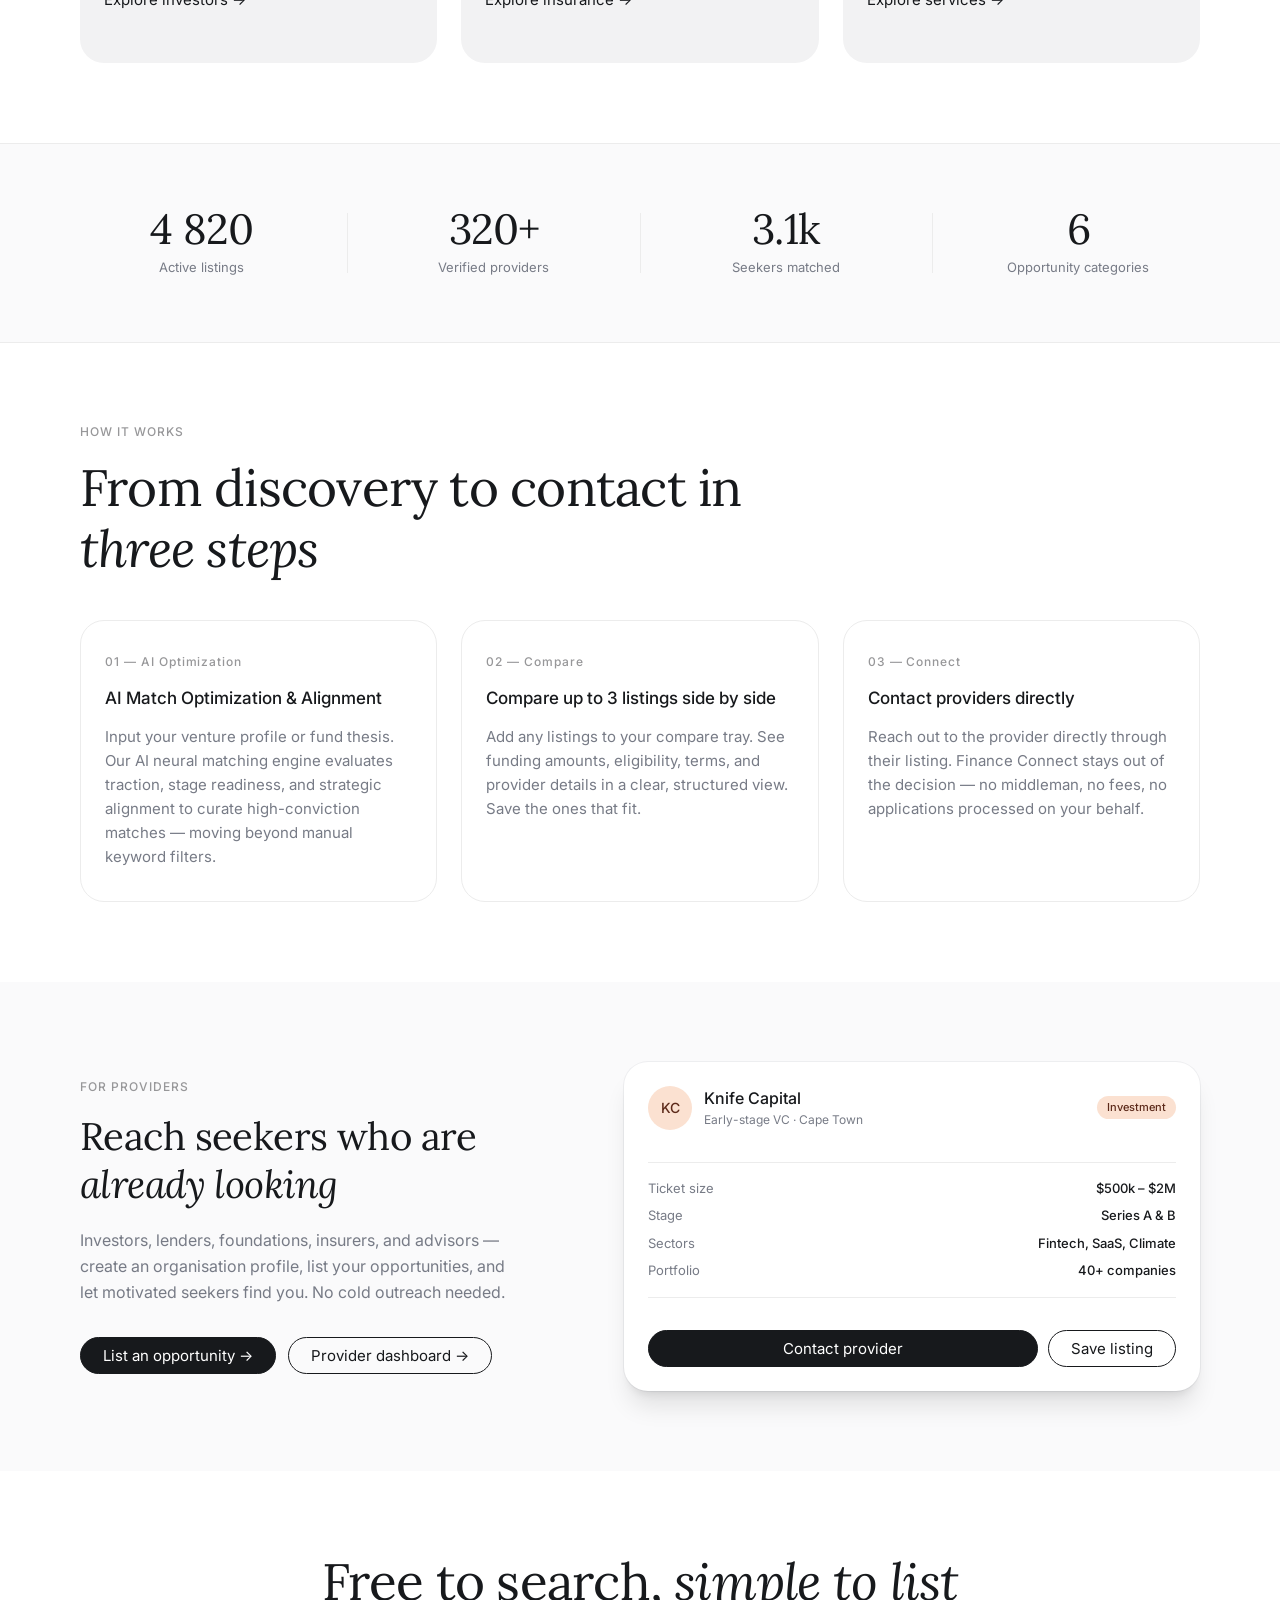
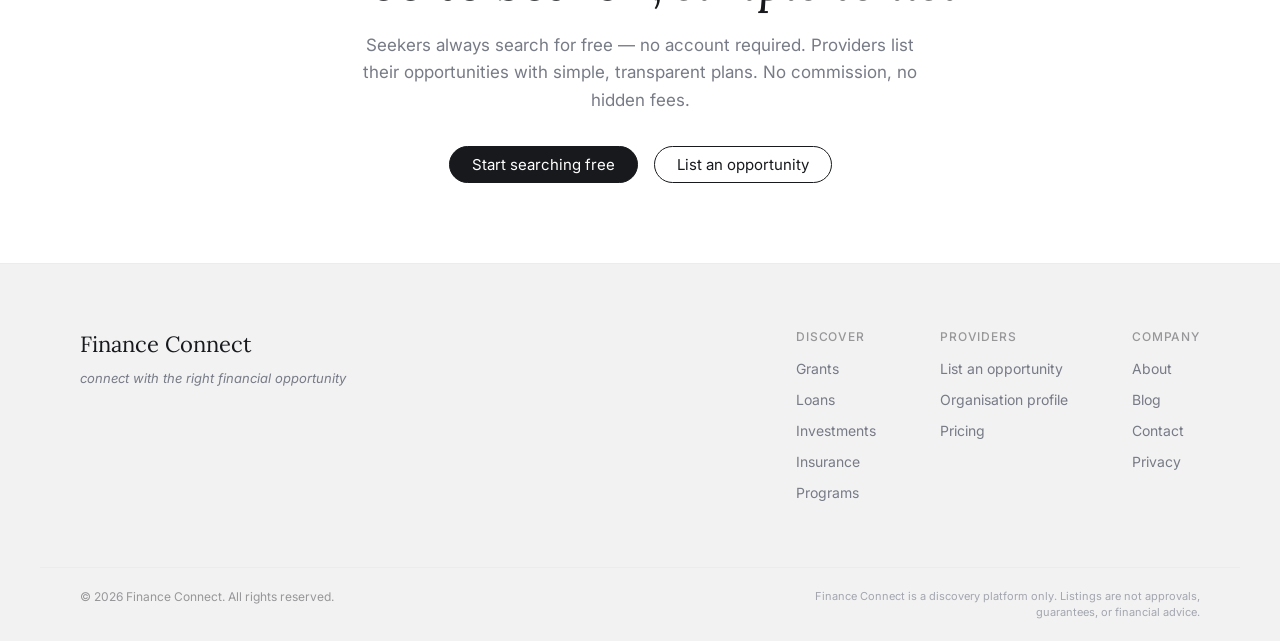
==== commit 3f29f907: "feat: add seeker/founder portal with asymmetric 2-col dashboard - Add seeker-dashboard.html: purpose" ====
--- a/index.html
+++ b/index.html
@@ -25,6 +25,7 @@
       <div class="nav-links">
         <a href="#how-it-works" class="nav-link">How it works</a>
         <a href="#features" class="nav-link">Categories</a>
+        <a href="seeker-dashboard.html" class="nav-link">Founder Portal</a>
         <a href="dashboard.html" class="nav-link">Provider Dashboard</a>
         <a href="#pricing-teaser" class="nav-link">Pricing</a>
       </div>
--- a/style.css
+++ b/style.css
@@ -27,10 +27,15 @@
   --spacing-16:  16px;
   --spacing-20:  20px;
   --spacing-24:  24px;
+  --spacing-28:  28px;
   --spacing-32:  32px;
   --spacing-40:  40px;
   --spacing-64:  64px;
   --spacing-80:  80px;
+  --spacing-96:  96px;
+  --spacing-124: 124px;
+  --spacing-128: 128px;
+  --spacing-160: 160px;
 
   /* Border Radius */
   --radius-btn:   9999px;
